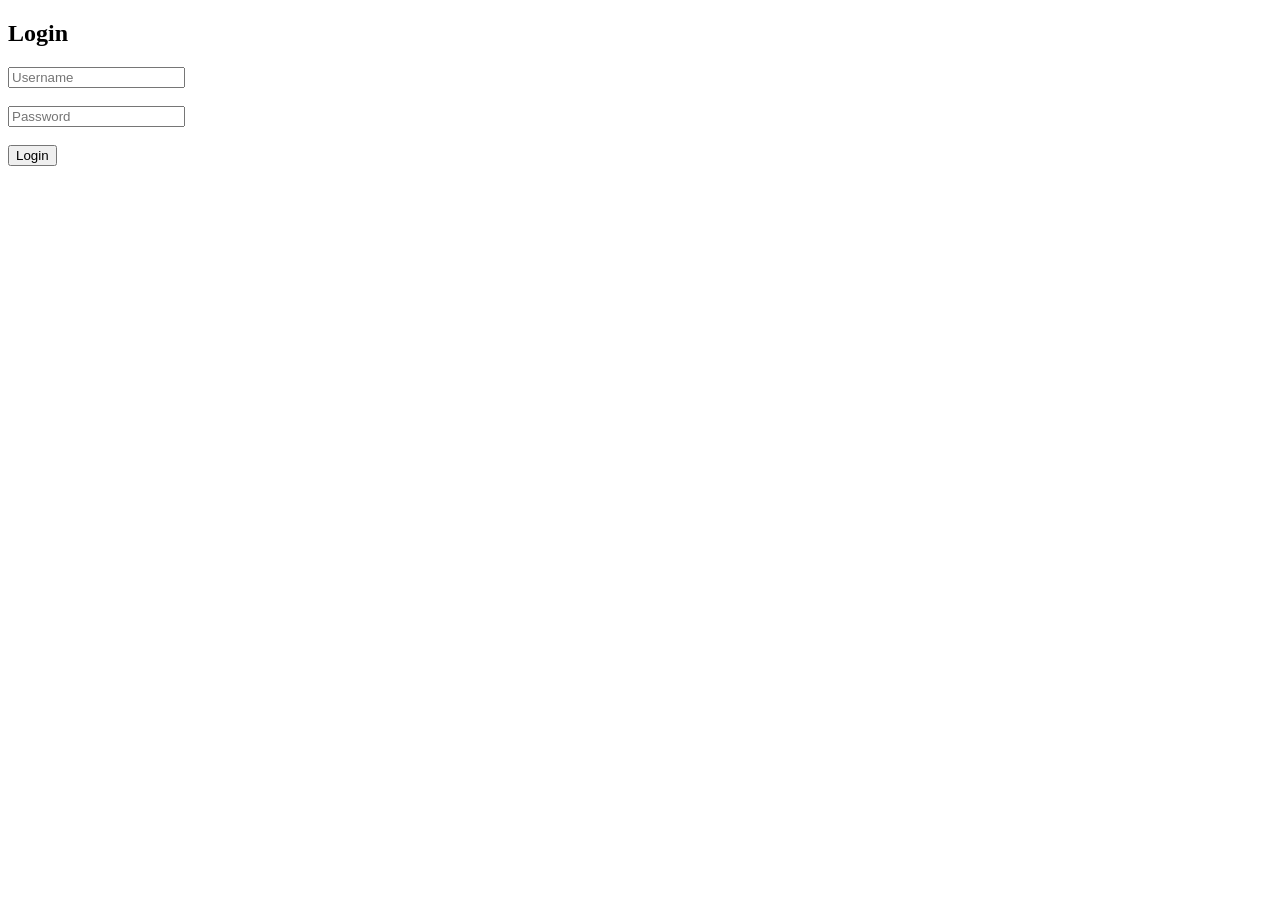
==== frontend/login.html @ ab429dcb "Create login.html" ====
<!DOCTYPE html>
<html>
<head>
    <title>Login</title>
    <link rel="stylesheet" href="style.css">
</head>
<body>
    <h2>Login</h2>
    <form>
        <input type="text" placeholder="Username"><br><br>
        <input type="password" placeholder="Password"><br><br>
        <button type="submit">Login</button>
    </form>
</body>
</html>
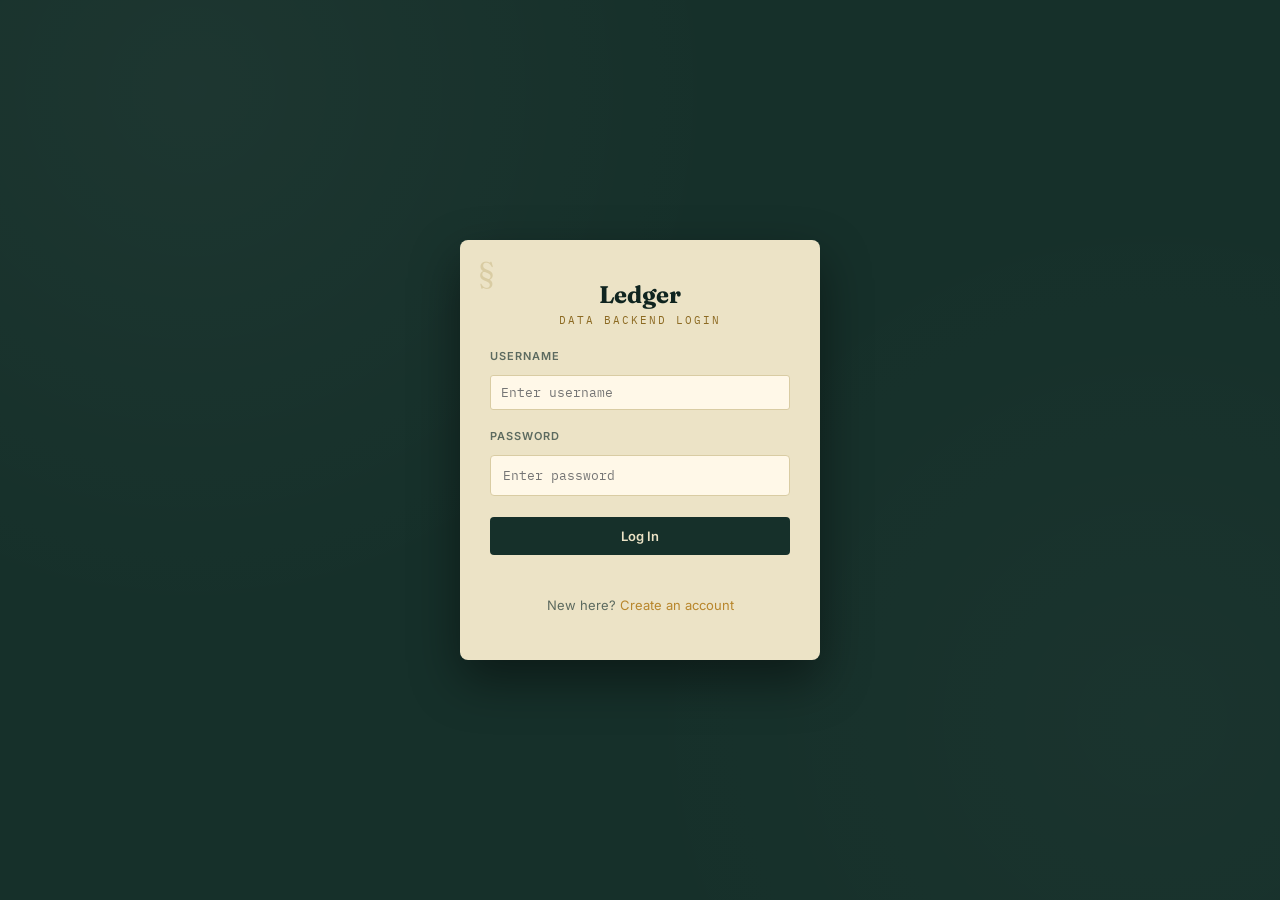
==== commit ea26ae0f: "Initial commit" ====
--- a/frontend/login.html
+++ b/frontend/login.html
@@ -1,15 +1,31 @@
 <!DOCTYPE html>
-<html>
+<html lang="en">
 <head>
-    <title>Login</title>
-    <link rel="stylesheet" href="style.css">
+<meta charset="UTF-8">
+<meta name="viewport" content="width=device-width, initial-scale=1.0">
+<title>Ledger — Login</title>
+<link rel="preconnect" href="https://fonts.googleapis.com">
+<link href="https://fonts.googleapis.com/css2?family=Fraunces:wght@600;700&family=Inter:wght@400;500;600&family=IBM+Plex+Mono:wght@400;500;600&display=swap" rel="stylesheet">
+<link rel="stylesheet" href="style.css">
 </head>
-<body>
-    <h2>Login</h2>
-    <form>
-        <input type="text" placeholder="Username"><br><br>
-        <input type="password" placeholder="Password"><br><br>
-        <button type="submit">Login</button>
-    </form>
+<body class="auth-page">
+
+  <div class="auth-card">
+    <h2>Ledger</h2>
+    <span class="subtitle">Data Backend Login</span>
+
+    <label for="username" style="text-align:left;">Username</label>
+    <input type="text" id="username" placeholder="Enter username">
+
+    <label for="password" style="text-align:left;">Password</label>
+    <input type="password" id="password" placeholder="Enter password">
+
+    <button onclick="login()">Log In</button>
+    <p id="msg"></p>
+
+    <p>New here? <a href="registration.html">Create an account</a></p>
+  </div>
+
+<script src="script.js"></script>
 </body>
 </html>
--- a/frontend/style.css
+++ b/frontend/style.css
@@ -0,0 +1,328 @@
+/* ============================================================
+   LEDGER — shared theme for AI Digital Analyzer frontend
+   ============================================================ */
+
+:root{
+  --ink: #16302A;
+  --ink-deep: #0F241F;
+  --paper: #ECE3C6;
+  --paper-shadow: #D9CCA3;
+  --rule-red: #8B3A2B;
+  --gold: #B8862B;
+  --gold-dim: #8C6A22;
+  --teal: #3F6659;
+  --text: #1F2A22;
+  --text-dim: #5C6A5F;
+  --danger: #8B3A2B;
+  --ok-green: #2E5C3E;
+}
+
+*{ box-sizing:border-box; }
+html,body{ margin:0; padding:0; }
+body{
+  background: var(--ink);
+  background-image:
+    radial-gradient(circle at 15% 10%, rgba(255,255,255,0.03), transparent 40%),
+    radial-gradient(circle at 90% 80%, rgba(255,255,255,0.02), transparent 40%);
+  color: var(--text);
+  font-family: 'Inter', sans-serif;
+  min-height: 100vh;
+}
+::selection{ background: var(--gold); color: var(--ink-deep); }
+
+a{ color: var(--gold); text-decoration:none; }
+a:hover{ text-decoration:underline; }
+
+/* ---------- Auth pages (login / register) ---------- */
+.auth-page{
+  display:flex;
+  align-items:center;
+  justify-content:center;
+  min-height:100vh;
+  padding: 20px;
+}
+.auth-card{
+  background: var(--paper);
+  border-radius: 8px;
+  box-shadow: 0 20px 50px rgba(0,0,0,0.45);
+  width: 100%;
+  max-width: 360px;
+  padding: 34px 30px;
+  text-align:center;
+  position:relative;
+}
+.auth-card::before{
+  content:"§";
+  font-family:'Fraunces', serif;
+  font-size: 30px;
+  color: var(--paper-shadow);
+  position:absolute;
+  top: 14px; left: 18px;
+}
+.auth-card h2{
+  font-family:'Fraunces', serif;
+  font-weight: 700;
+  font-size: 24px;
+  margin: 6px 0 4px;
+  color: var(--ink-deep);
+}
+.auth-card .subtitle{
+  font-family:'IBM Plex Mono', monospace;
+  font-size: 11px;
+  letter-spacing: 2px;
+  text-transform: uppercase;
+  color: var(--gold-dim);
+  margin-bottom: 22px;
+  display:block;
+}
+.auth-card input{
+  width:100%;
+  padding: 11px 12px;
+  margin: 7px 0;
+  border: 1px solid var(--paper-shadow);
+  background: #fff8e8;
+  border-radius: 4px;
+  font-family: 'IBM Plex Mono', monospace;
+  font-size: 13px;
+  color: var(--text);
+}
+.auth-card input:focus{
+  outline: 2px solid var(--teal);
+  outline-offset: 1px;
+}
+.auth-card button{
+  width:100%;
+  margin-top: 14px;
+  padding: 11px;
+  background: var(--ink);
+  color: var(--paper);
+  border:none;
+  border-radius: 4px;
+  font-weight:600;
+  font-size: 13px;
+  cursor:pointer;
+  transition: background 0.15s ease;
+}
+.auth-card button:hover{ background: var(--ink-deep); }
+.auth-card p{ font-size: 13px; color: var(--text-dim); margin-top: 16px; }
+#msg{
+  font-family:'IBM Plex Mono', monospace;
+  font-size: 12px;
+  color: var(--rule-red);
+  min-height: 16px;
+  margin-top: 10px;
+}
+
+/* ---------- App shell (dashboard / crud) ---------- */
+header.topbar{
+  display:flex;
+  align-items:center;
+  justify-content:space-between;
+  padding: 20px 32px;
+  border-bottom: 1px solid rgba(255,255,255,0.08);
+}
+.wordmark{
+  font-family:'Fraunces', serif;
+  font-weight:700;
+  font-size: 24px;
+  color: var(--paper);
+  display:flex;
+  align-items:baseline;
+  gap:10px;
+}
+.wordmark span{
+  font-family:'IBM Plex Mono', monospace;
+  font-size: 11px;
+  font-weight:500;
+  color: var(--gold);
+  letter-spacing: 2px;
+  text-transform: uppercase;
+}
+.topbar-right{ display:flex; align-items:center; gap:14px; }
+.stamp{
+  font-family:'IBM Plex Mono', monospace;
+  font-size: 10.5px;
+  letter-spacing: 1.5px;
+  text-transform: uppercase;
+  font-weight: 600;
+  padding: 6px 12px;
+  border: 2px solid var(--danger);
+  color: #E8A796;
+  border-radius: 3px;
+  transform: rotate(-3deg);
+  background: rgba(139,58,43,0.12);
+}
+.stamp.live{ border-color: var(--ok-green); color: #7ED3A0; background: rgba(46,92,62,0.15); }
+.logout-btn{
+  font-family:'Inter', sans-serif;
+  font-size: 12px;
+  font-weight:600;
+  color: var(--paper);
+  background: transparent;
+  border: 1px solid rgba(255,255,255,0.25);
+  padding: 7px 13px;
+  border-radius: 3px;
+  cursor:pointer;
+}
+.logout-btn:hover{ background: rgba(255,255,255,0.08); }
+
+.app-shell{
+  display:grid;
+  grid-template-columns: 210px 1fr;
+  min-height: calc(100vh - 73px);
+}
+@media (max-width: 780px){ .app-shell{ grid-template-columns: 1fr; } }
+
+.sidenav{ padding: 26px 16px; border-right: 1px solid rgba(255,255,255,0.08); }
+.sidenav a{
+  display:block;
+  font-family:'Inter', sans-serif;
+  font-size: 13px;
+  font-weight: 600;
+  color: var(--paper);
+  opacity: 0.75;
+  padding: 11px 14px;
+  border-radius: 4px;
+  margin-bottom: 4px;
+}
+.sidenav a:hover{ background: rgba(255,255,255,0.06); text-decoration:none; opacity:1; }
+.sidenav a.active{ background: var(--gold); color: var(--ink-deep); opacity:1; }
+
+.main{ padding: 30px 34px 60px; }
+.page-title{
+  font-family:'Fraunces', serif;
+  font-size: 26px;
+  font-weight:600;
+  color: var(--paper);
+  margin: 0 0 6px;
+}
+.page-sub{
+  font-family:'IBM Plex Mono', monospace;
+  font-size: 12px;
+  color: rgba(236,227,198,0.55);
+  margin: 0 0 26px;
+}
+
+/* ---------- Cards ---------- */
+.card{
+  background: var(--paper);
+  border-radius: 6px;
+  box-shadow: 0 10px 30px rgba(0,0,0,0.35);
+  padding: 22px;
+  margin-bottom: 20px;
+}
+.card h2{
+  font-family:'Fraunces', serif;
+  font-size: 16px;
+  font-weight: 600;
+  margin: 0 0 14px;
+  padding-bottom: 10px;
+  border-bottom: 1px solid var(--paper-shadow);
+  color: var(--ink-deep);
+}
+.card h2 em{
+  font-style: normal;
+  color: var(--gold-dim);
+  font-family:'IBM Plex Mono', monospace;
+  font-size: 11px;
+  letter-spacing: 1.5px;
+  text-transform: uppercase;
+  margin-right: 8px;
+}
+.card-grid{ display:grid; grid-template-columns: repeat(auto-fit, minmax(220px,1fr)); gap: 20px; }
+
+label{
+  display:block;
+  font-size: 11px;
+  font-weight: 600;
+  text-transform: uppercase;
+  letter-spacing: 1px;
+  color: var(--text-dim);
+  margin: 12px 0 5px;
+}
+label:first-of-type{ margin-top:0; }
+
+input[type=text], input[type=number], input[type=file], select{
+  width:100%;
+  padding: 8px 10px;
+  border: 1px solid var(--paper-shadow);
+  background: #fff8e8;
+  border-radius: 3px;
+  font-family: 'IBM Plex Mono', monospace;
+  font-size: 13px;
+  color: var(--text);
+}
+input:focus, select:focus{ outline: 2px solid var(--teal); outline-offset: 1px; }
+
+button{
+  font-family:'Inter', sans-serif;
+  font-size: 13px;
+  font-weight: 600;
+  border: none;
+  border-radius: 3px;
+  padding: 9px 14px;
+  cursor: pointer;
+}
+.btn-primary{ background: var(--ink); color: var(--paper); width:100%; margin-top:14px; }
+.btn-primary:hover{ background: var(--ink-deep); }
+.btn-gold{ background: var(--gold); color: var(--ink-deep); width:100%; margin-top:14px; }
+.btn-gold:hover{ background: var(--gold-dim); }
+.btn-ghost{ background: transparent; color: var(--teal); border: 1px solid var(--teal); width:100%; margin-top:8px; }
+.btn-small{ padding: 4px 9px; font-size: 11px; }
+.btn-void{ background: transparent; color: var(--danger); border: 1.5px dashed var(--danger); }
+.btn-void:hover{ background: rgba(139,58,43,0.08); }
+.hint{ font-size:12px; color: var(--text-dim); margin-top:8px; line-height:1.5; }
+
+.stat-strip{ display:grid; grid-template-columns: repeat(auto-fit, minmax(140px,1fr)); gap:14px; }
+.stat-tile{
+  background: rgba(63,102,89,0.06);
+  border: 1px solid var(--paper-shadow);
+  border-radius: 5px;
+  padding: 14px 16px;
+}
+.stat-tile .num{ font-family:'Fraunces', serif; font-size: 26px; font-weight:700; color: var(--ink-deep); }
+.stat-tile .label{ font-family:'IBM Plex Mono', monospace; font-size: 10.5px; text-transform:uppercase; letter-spacing:1px; color: var(--text-dim); margin-top:2px; }
+
+/* ---------- Ledger table (CRUD page) ---------- */
+.ledger{ background: var(--paper); border-radius: 6px; box-shadow: 0 10px 30px rgba(0,0,0,0.35); overflow:hidden; }
+.ledger-head{ display:flex; align-items:center; justify-content:space-between; padding: 18px 22px 14px; border-bottom: 1px solid var(--paper-shadow); }
+.ledger-head h1{ font-family:'Fraunces', serif; font-size: 19px; font-weight: 600; margin:0; color: var(--ink-deep); }
+.ledger-head .meta{ font-family:'IBM Plex Mono', monospace; font-size: 11px; color: var(--text-dim); }
+
+.table-wrap{ position:relative; overflow-x:auto; }
+table{ width:100%; border-collapse: collapse; font-family: 'IBM Plex Mono', monospace; font-size: 13px; }
+thead th{ text-align:left; font-family:'Inter', sans-serif; font-size: 10.5px; font-weight: 700; text-transform: uppercase; letter-spacing: 1px; color: var(--text-dim); padding: 10px 14px; border-bottom: 2px solid var(--ink); white-space: nowrap; }
+th.margin-col, td.margin-col{ width: 46px; text-align:center; color: var(--rule-red); font-weight:600; border-right: 2px solid var(--rule-red); background: rgba(139,58,43,0.05); }
+tbody td{ padding: 9px 14px; border-bottom: 1px solid var(--paper-shadow); color: var(--text); cursor: text; }
+tbody tr:hover td{ background: rgba(63,102,89,0.06); }
+td.action-col{ text-align:right; white-space:nowrap; }
+
+.empty-state{ padding: 60px 30px; text-align:center; color: var(--text-dim); }
+.empty-state .glyph{ font-family:'Fraunces', serif; font-size: 42px; color: var(--paper-shadow); margin-bottom: 6px; }
+.empty-state p{ font-size: 13px; max-width: 340px; margin: 6px auto 0; line-height:1.6; }
+
+.pager{ display:flex; align-items:center; justify-content:space-between; padding: 14px 22px; border-top: 1px solid var(--paper-shadow); font-family:'IBM Plex Mono', monospace; font-size: 12px; color: var(--text-dim); }
+.pager .controls{ display:flex; gap:8px; }
+.pager button{ background: var(--ink); color: var(--paper); }
+.pager button:disabled{ opacity:0.35; cursor:not-allowed; }
+
+.stats-grid{ display:grid; grid-template-columns: repeat(auto-fill, minmax(120px,1fr)); gap:12px; margin-top:6px; }
+.stat-box{ background: rgba(63,102,89,0.06); border: 1px solid var(--paper-shadow); border-radius:4px; padding: 10px 12px; }
+.stat-box .col-name{ font-size: 10px; text-transform:uppercase; letter-spacing:1px; color: var(--gold-dim); font-weight:700; }
+.stat-box .row{ display:flex; justify-content:space-between; font-family:'IBM Plex Mono', monospace; font-size:12px; margin-top:4px; }
+
+.toast{
+  position: fixed; bottom: 24px; right: 24px;
+  background: var(--ink-deep); color: var(--paper);
+  padding: 12px 18px; border-radius: 4px;
+  font-size: 13px; font-family:'Inter',sans-serif;
+  border-left: 4px solid var(--gold);
+  box-shadow: 0 8px 24px rgba(0,0,0,0.4);
+  opacity:0; transform: translateY(8px);
+  transition: all 0.25s ease;
+  pointer-events:none;
+  max-width: 320px;
+  z-index: 999;
+}
+.toast.show{ opacity:1; transform: translateY(0); }
+.toast.err{ border-left-color: var(--danger); }
